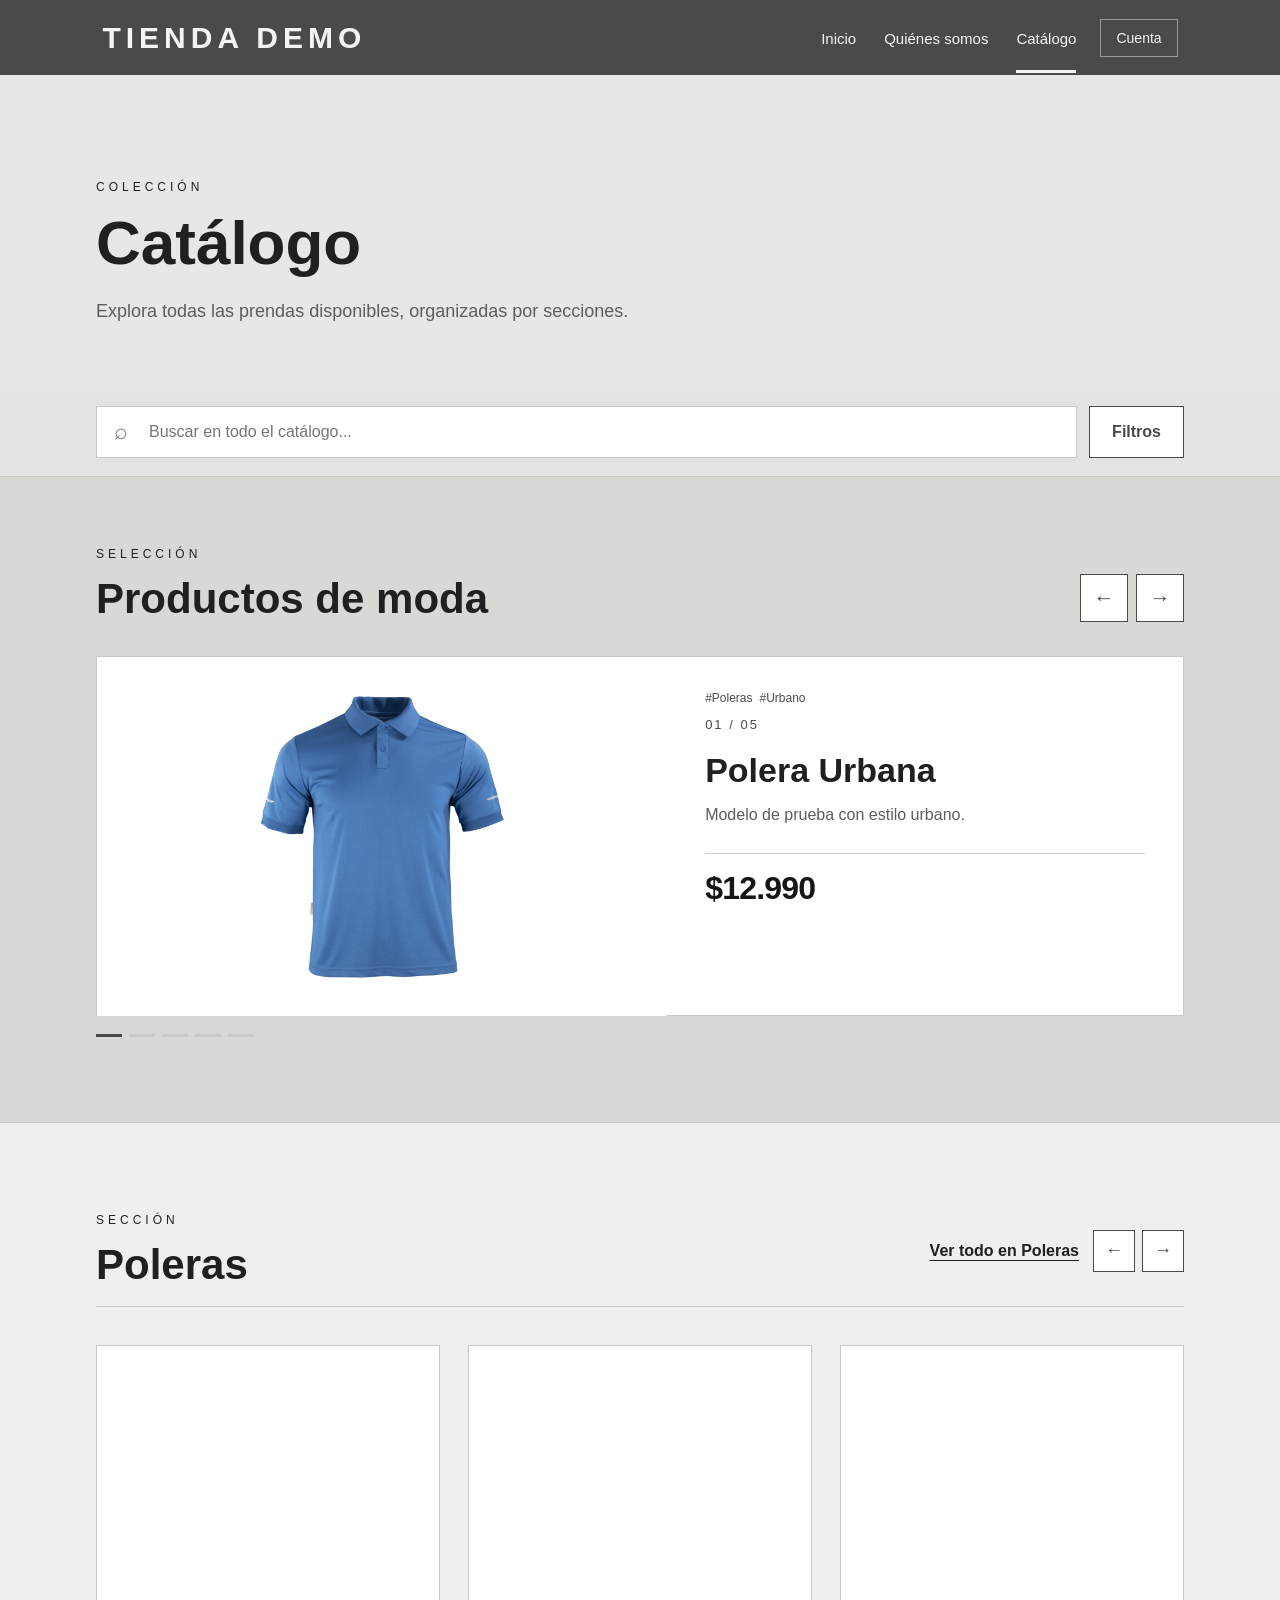
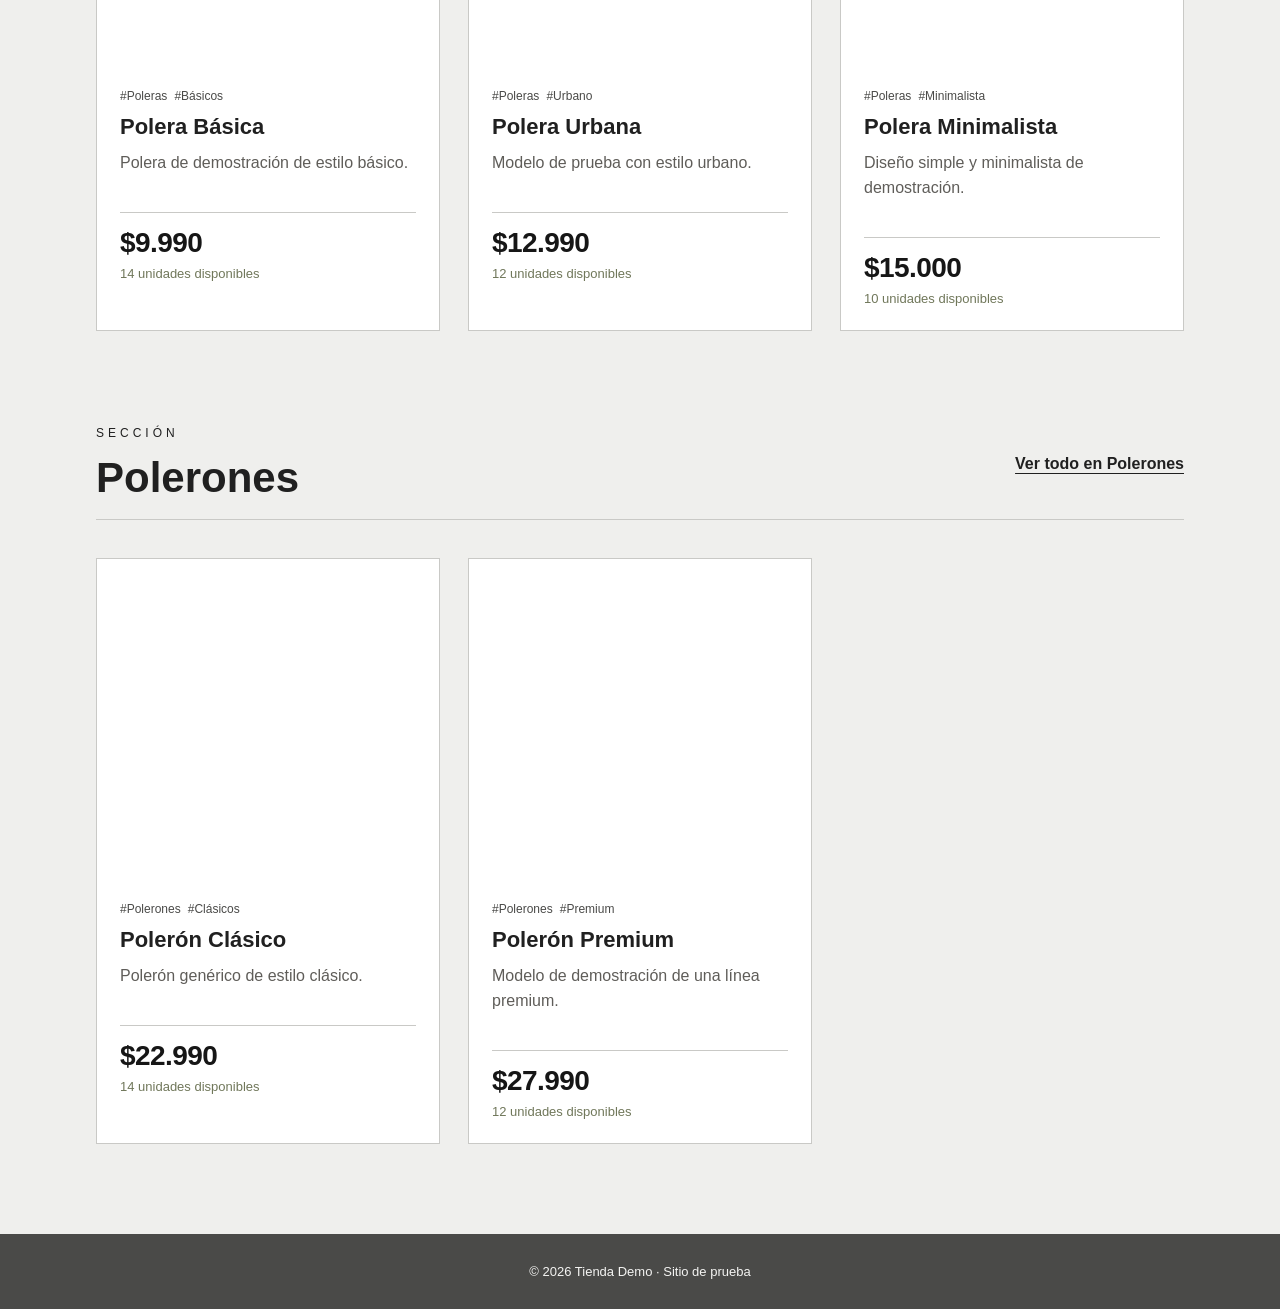
==== html/catalogo.html @ c6c9c7ad "Initial commit" ====
<!DOCTYPE html>
<html lang="es">
<head>
    <meta charset="UTF-8">
    <meta name="viewport" content="width=device-width, initial-scale=1.0">
    <title>Tienda Demo | Catálogo</title>
    <link rel="stylesheet" href="../css/styles.css?v=20260929-3">
</head>
<body>

    <header class="header">
        <a class="logo" href="../index.html">TIENDA DEMO</a>

        <div class="header-derecha">
            <nav class="nav" aria-label="Menú principal">
            <a href="../index.html">Inicio</a>
            <a href="quienes-somos.html">Quiénes somos</a>
            <a class="activo" href="catalogo.html">Catálogo</a>
        </nav>

            <a class="cuenta-link" href="cuenta.html">Cuenta</a>
        </div>
    </header>

    <main>
        <section class="pagina-encabezado catalogo-encabezado">
            <div class="contenedor">
                <p class="titulo-pequeno">COLECCIÓN</p>
                <h1>Catálogo</h1>
                <p class="texto-intro">
                    Explora todas las prendas disponibles, organizadas por secciones.
                </p>
            </div>
        </section>

        <section class="catalogo-control-sticky" id="catalogo-control">
            <div class="contenedor">
                <div class="catalogo-control-fila">
                    <div class="buscador-caja buscador-catalogo-grande">
                        <span class="buscador-icono" aria-hidden="true">⌕</span>

                        <input
                            id="buscador-catalogo"
                            type="search"
                            placeholder="Buscar en todo el catálogo..."
                            autocomplete="off"
                        >

                        <button
                            id="limpiar-busqueda"
                            class="limpiar-busqueda"
                            type="button"
                            aria-label="Limpiar búsqueda"
                            hidden
                        >
                            ×
                        </button>
                    </div>

                    <button
                        id="alternar-filtros-catalogo"
                        class="boton-filtros-catalogo"
                        type="button"
                        aria-expanded="false"
                        aria-controls="filtros-catalogo-panel"
                    >
                        Filtros
                    </button>
                </div>

                <p id="estado-busqueda" class="estado-busqueda"></p>

                <div id="filtros-catalogo-panel" class="filtros-catalogo-panel" hidden>
                    <div class="filtros-catalogo-grid">
                        <div class="filtro-bloque-catalogo">
                            <h3>Catálogo</h3>
                            <div id="filtros-categorias-catalogo" class="filtros-check-lista"></div>
                        </div>

                        <div class="filtro-bloque-catalogo">
                            <h3>Estilo</h3>
                            <div id="filtros-estilos-catalogo" class="filtros-check-lista"></div>
                        </div>

                        <div class="filtro-bloque-catalogo">
                            <h3>Disponibilidad</h3>

                            <label class="filtro-check">
                                <input id="solo-disponibles-catalogo" type="checkbox">
                                <span>Solo con stock</span>
                            </label>
                        </div>
                    </div>

                    <div class="filtros-catalogo-pie">
                        <button
                            id="limpiar-filtros-catalogo"
                            class="limpiar-filtros-catalogo"
                            type="button"
                        >
                            Limpiar filtros
                        </button>
                    </div>
                </div>
            </div>
        </section>

        <section id="resultados-busqueda" class="seccion-pagina resultados-busqueda" hidden>
            <div class="contenedor">
                <div class="resultados-cabecera">
                    <p class="titulo-pequeno">RESULTADOS</p>
                    <h2 id="titulo-resultados">Resultados de búsqueda</h2>
                </div>

                <div id="productos-busqueda" class="productos"></div>
            </div>
        </section>

        <section class="carrusel-moda" aria-label="Productos de moda">
            <div class="contenedor">
                <div class="carrusel-titulo">
                    <div>
                        <p class="titulo-pequeno">SELECCIÓN</p>
                        <h2>Productos de moda</h2>
                    </div>

                    <div class="carrusel-controles">
                        <button id="moda-anterior" class="carrusel-flecha" type="button" aria-label="Producto anterior">←</button>
                        <button id="moda-siguiente" class="carrusel-flecha" type="button" aria-label="Producto siguiente">→</button>
                    </div>
                </div>

                <div id="carrusel-moda-producto" class="carrusel-producto"></div>
                <div id="carrusel-indicadores" class="carrusel-indicadores" aria-hidden="true"></div>
            </div>
        </section>

        <section class="seccion-pagina catalogo-secciones">
            <div class="contenedor">
                <div id="catalogo-por-secciones"></div>
            </div>
        </section>
    </main>

    <footer>
        <p>© 2026 Tienda Demo · Sitio de prueba</p>
    </footer>

    <dialog id="modal-producto" class="modal-producto">
        <div class="detalle-barra">
            <button id="cerrar-modal" class="volver-producto" type="button" aria-label="Volver al catálogo">
                <span aria-hidden="true">←</span>
                Volver
            </button>
        </div>

        <div id="modal-contenido"></div>
    </dialog>

    <script src="../js/productos.js?v=20260929-2"></script>
    <script src="../js/script.js?v=20260929-2"></script>
</body>
</html>
---- css/styles.css ----
:root {
    --fondo: #F4F4F2;
    --blanco: #FFFFFF;
    --texto: #202020;
    --negro: #2A2A2A;
    --gris-claro: #E7E7E5;
    --gris-medio: #D8D8D5;
    --gris: #777774;
    --borde: #C9C9C6;
    --radio: 10px;

    /* Paleta neutra general */
    --rosa: #E7E7E5;
    --crema: #F4F4F2;
    --celeste: #D8D8D5;
    --gris-calido: #C9C9C6;
    --verde-salvia: #E1E1DE;
    --gris-oscuro: #4A4A48;
    --gris-suave: #EFEFED;
}

* {
    margin: 0;
    padding: 0;
    box-sizing: border-box;
}

html {
    scroll-behavior: smooth;
}

body {
    font-family: Arial, Helvetica, sans-serif;
    background: var(--fondo);
    color: var(--texto);
}

body.producto-abierto {
    overflow: hidden;
}

button,
input,
select,
textarea {
    font: inherit;
}

/* HEADER */
.header {
    min-height: 75px;
    display: flex;
    justify-content: space-between;
    align-items: center;
    gap: 30px;
    padding: 0 8%;
    background: var(--negro);
    color: white;
}

.logo {
    color: white;
    text-decoration: none;
    font-size: 30px;
    font-weight: 700;
    letter-spacing: 5px;
}

.nav {
    display: flex;
    gap: 28px;
    flex-wrap: wrap;
}

.nav a {
    color: white;
    text-decoration: none;
    font-size: 15px;
    padding: 27px 0 23px;
    border-bottom: 3px solid transparent;
}

.nav a:hover,
.nav a.activo {
    border-bottom-color: white;
}

/* COMUNES */
.contenedor {
    width: 85%;
    max-width: 1200px;
    margin: 0 auto;
}

.titulo-pequeno {
    font-size: 12px;
    letter-spacing: 4px;
    margin-bottom: 15px;
}

h1,
h2,
h3 {
    line-height: 1.1;
}

h2 {
    font-size: 42px;
    margin-bottom: 22px;
}

.texto-intro {
    max-width: 720px;
    font-size: 18px;
    line-height: 1.65;
    color: #454545;
}

.seccion-pagina {
    padding: 90px 0;
}

.fondo-blanco {
    background: white;
}

/* INICIO */
.hero {
    min-height: 620px;
    display: flex;
    align-items: center;
    padding: 70px 10%;
    background: var(--gris-claro);
}

.hero-inicio {
    min-height: 560px;
}

.hero-contenido {
    max-width: 760px;
}

.hero h1 {
    max-width: 780px;
    font-size: 66px;
    margin-bottom: 28px;
}

.descripcion {
    max-width: 650px;
    font-size: 19px;
    line-height: 1.7;
    margin-bottom: 32px;
}

.acciones-hero {
    display: flex;
    gap: 12px;
    flex-wrap: wrap;
}

.boton {
    display: inline-block;
    border: 1px solid var(--negro);
    background: var(--negro);
    color: white;
    text-decoration: none;
    padding: 14px 26px;
    cursor: pointer;
}

.boton:hover {
    background: #333;
}

.boton-secundario {
    background: transparent;
    color: var(--negro);
}

.boton-secundario:hover {
    color: white;
}

.historia-resumen {
    display: grid;
    gap: 55px;
}

.historia-intro {
    max-width: 720px;
}

.historia-columnas {
    display: grid;
    grid-template-columns: repeat(2, 1fr);
    gap: 28px;
}

.historia-bloque {
    padding-top: 26px;
    border-top: 1px solid var(--negro);
}

.numero-bloque {
    display: inline-block;
    margin-bottom: 30px;
    color: var(--gris);
    font-size: 13px;
}

.historia-bloque h3 {
    font-size: 26px;
    margin-bottom: 14px;
}

.historia-bloque p {
    max-width: 500px;
    line-height: 1.75;
    color: #4e4e4e;
}

.enlace-texto {
    width: fit-content;
    color: var(--texto);
    text-decoration: none;
    font-weight: 700;
}

.enlace-texto:hover {
    text-decoration: underline;
}

.manifiesto {
    background: var(--negro);
    color: white;
    padding: 85px 0;
}

.manifiesto-frase {
    max-width: 900px;
    font-size: clamp(34px, 5vw, 66px);
    line-height: 1.08;
}

/* CABECERAS */
.pagina-encabezado {
    padding: 105px 0 85px;
    background: var(--gris-claro);
}

.pagina-encabezado h1 {
    font-size: 62px;
    margin-bottom: 20px;
}

.catalogo-encabezado {
    padding-bottom: 65px;
}

.pagina-moda {
    background: #e2dfd6;
}

/* QUIENES SOMOS */
.contenido-texto {
    max-width: 900px;
}

.contenido-texto p {
    font-size: 18px;
    line-height: 1.8;
    margin-bottom: 20px;
}

.valores-grid {
    display: grid;
    grid-template-columns: repeat(4, 1fr);
    gap: 20px;
    margin-top: 40px;
}

.valor-card {
    background: white;
    padding: 28px;
    border: 1px solid var(--borde);
}

.valor-card h3 {
    font-size: 22px;
    margin-bottom: 12px;
}

.valor-card p {
    line-height: 1.6;
    color: #555;
}

/* CARRUSEL MODA */
.carrusel-moda {
    padding: 70px 0 85px;
    background: #eceae3;
    border-bottom: 1px solid var(--borde);
}

.carrusel-titulo {
    display: flex;
    align-items: end;
    justify-content: space-between;
    gap: 30px;
    margin-bottom: 34px;
}

.carrusel-titulo h2 {
    margin-bottom: 0;
}

.carrusel-controles {
    display: flex;
    gap: 8px;
}

.carrusel-flecha {
    width: 48px;
    height: 48px;
    border: 1px solid var(--negro);
    background: transparent;
    cursor: pointer;
    font-size: 21px;
}

.carrusel-flecha:hover {
    background: var(--negro);
    color: white;
}

.carrusel-producto {
    overflow: hidden;
}

.slide-moda {
    display: grid;
    grid-template-columns: 1.35fr 1fr;
    min-height: 390px;
    background: white;
    border: 1px solid var(--borde);
}

.slide-moda-imagen {
    min-height: 390px;
    background: var(--gris-medio);
}

.slide-moda-imagen img,
.slide-moda-imagen .imagen-placeholder {
    width: 100%;
    height: 100%;
    min-height: 390px;
    object-fit: cover;
}

.slide-moda-info {
    padding: 48px;
    display: flex;
    flex-direction: column;
    justify-content: center;
}

.slide-moda-info h3 {
    font-size: 38px;
    margin-bottom: 16px;
}

.slide-moda-info > p:not(.precio):not(.slide-contador) {
    line-height: 1.7;
    color: #555;
    margin-bottom: 22px;
}

.slide-contador {
    margin-bottom: 20px;
    color: var(--gris);
    font-size: 13px;
    letter-spacing: 2px;
}

.boton-slide {
    width: fit-content;
    min-width: 170px;
}

.carrusel-indicadores {
    display: flex;
    gap: 7px;
    margin-top: 18px;
}

.carrusel-indicadores span {
    width: 26px;
    height: 3px;
    background: #c2bfb6;
}

.carrusel-indicadores span.activo {
    background: var(--negro);
}

/* CATÁLOGO POR SECCIONES */
.catalogo-secciones {
    background: var(--fondo);
}

.catalogo-grupo + .catalogo-grupo {
    margin-top: 95px;
}

.catalogo-grupo-cabecera {
    display: flex;
    align-items: end;
    justify-content: space-between;
    gap: 20px;
    padding-bottom: 18px;
    border-bottom: 1px solid #bdb9ae;
}

.catalogo-grupo-cabecera h2 {
    margin-bottom: 0;
}

.cantidad-productos {
    color: var(--gris);
    font-size: 14px;
}

/* PRODUCTOS */
.productos {
    display: grid;
    grid-template-columns: repeat(3, 1fr);
    gap: 28px;
    margin-top: 38px;
}

.producto {
    min-width: 0;
    background: white;
    border: 1px solid var(--borde);
    display: flex;
    flex-direction: column;
}

.imagen-producto {
    height: 320px;
    display: flex;
    align-items: center;
    justify-content: center;
    background: var(--gris-medio);
    color: var(--gris);
    overflow: hidden;
}

.imagen-producto img {
    width: 100%;
    height: 100%;
    object-fit: cover;
}

.imagen-placeholder {
    display: flex;
    justify-content: center;
    align-items: center;
    color: var(--gris);
    background: var(--gris-medio);
}

.producto-info {
    padding: 23px;
    display: flex;
    flex-direction: column;
    flex: 1;
}

.etiquetas-producto {
    display: flex;
    flex-wrap: wrap;
    gap: 7px;
    margin-bottom: 12px;
}

.etiquetas-producto span {
    font-size: 12px;
    color: var(--gris);
}

.producto h3 {
    font-size: 22px;
    margin-bottom: 12px;
}

.descripcion-producto {
    line-height: 1.55;
    color: #555;
    margin-bottom: 18px;
}

.precio {
    font-size: 21px;
    font-weight: 700;
    margin-top: auto;
}

.stock {
    font-size: 13px;
    margin-top: 8px;
}

.stock.disponible {
    color: #3e6635;
}

.stock.agotado {
    color: #8b2c2c;
}

.boton-producto {
    width: 100%;
    margin-top: 18px;
    padding: 12px;
    border: none;
    background: var(--negro);
    color: white;
    cursor: pointer;
}

.boton-producto:hover {
    background: #333;
}

.mensaje-vacio {
    padding: 30px;
    background: white;
}

/* DETALLE A PANTALLA COMPLETA */
.modal-producto {
    width: 100vw;
    max-width: none;
    height: 100dvh;
    max-height: none;
    margin: 0;
    padding: 0;
    border: none;
    background: white;
    overflow-y: auto;
}

.modal-producto::backdrop {
    background: white;
}

.detalle-barra {
    position: sticky;
    top: 0;
    z-index: 20;
    display: flex;
    align-items: center;
    min-height: 72px;
    padding: 0 6%;
    background: rgba(255, 255, 255, 0.96);
    border-bottom: 1px solid var(--borde);
    backdrop-filter: blur(10px);
}

.volver-producto {
    display: inline-flex;
    align-items: center;
    gap: 10px;
    border: none;
    background: transparent;
    cursor: pointer;
    font-weight: 700;
    font-size: 15px;
}

.volver-producto span {
    font-size: 24px;
}

.detalle-producto-pantalla {
    display: grid;
    grid-template-columns: minmax(0, 1.05fr) minmax(420px, 0.95fr);
    min-height: calc(100dvh - 72px);
}

.detalle-imagen {
    min-height: calc(100dvh - 72px);
    background: var(--gris-medio);
}

.detalle-imagen img,
.detalle-imagen .imagen-placeholder {
    width: 100%;
    height: 100%;
    min-height: calc(100dvh - 72px);
    object-fit: cover;
}

.detalle-informacion {
    padding: 60px clamp(35px, 5vw, 80px) 90px;
}

.detalle-informacion > h1 {
    font-size: clamp(42px, 5vw, 68px);
    margin-bottom: 16px;
}

.precio-modal {
    font-size: 28px;
    font-weight: 700;
    margin-bottom: 24px;
}

.descripcion-completa {
    max-width: 640px;
    line-height: 1.75;
    font-size: 18px;
}

.separador {
    height: 1px;
    background: var(--borde);
    margin: 38px 0;
}

/* SOLICITUD DE PRENDA */
.bloque-solicitud h2,
.seccion-resenas h2 {
    font-size: 30px;
    margin-bottom: 10px;
}

.texto-ayuda {
    color: #555;
    line-height: 1.6;
    margin-bottom: 20px;
}

.tallas-selector {
    display: grid;
    grid-template-columns: repeat(2, 1fr);
    gap: 10px;
}

.talla-selector {
    min-height: 62px;
    padding: 12px 14px;
    border: 1px solid var(--borde);
    background: white;
    display: flex;
    justify-content: space-between;
    align-items: center;
    gap: 15px;
    cursor: pointer;
}

.talla-selector:hover:not(:disabled),
.talla-selector.seleccionada {
    border-color: var(--negro);
    background: var(--negro);
    color: white;
}

.talla-selector.agotada {
    opacity: 0.4;
    cursor: not-allowed;
}

.cantidad-solicitud {
    margin-top: 20px;
    display: flex;
    align-items: center;
    gap: 18px;
}

.cantidad-solicitud input {
    width: 90px;
    padding: 10px 12px;
    border: 1px solid #bbb;
}

.stock-modal {
    margin-top: 16px;
    color: #555;
}

.boton-solicitud {
    width: 100%;
    margin-top: 22px;
    padding: 15px;
    border: none;
    background: var(--negro);
    color: white;
    font-weight: 700;
    cursor: pointer;
}

.boton-solicitud:disabled {
    opacity: 0.45;
    cursor: not-allowed;
}

.mensaje-solicitud {
    margin-top: 14px;
    line-height: 1.55;
}

.mensaje-solicitud.error {
    color: #8b2c2c;
}

.mensaje-solicitud.exito {
    padding: 14px;
    background: #f1f0ea;
}

/* RESEÑAS */
.lista-resenas {
    display: grid;
    gap: 12px;
    margin: 22px 0 30px;
}

.resena {
    background: var(--fondo);
    padding: 16px;
}

.resena-cabecera {
    display: flex;
    justify-content: space-between;
    gap: 15px;
    margin-bottom: 8px;
}

.estrellas {
    display: block;
    font-size: 13px;
    margin-top: 3px;
}

.resena p {
    line-height: 1.5;
    margin-bottom: 7px;
}

.resena small,
.sin-resenas {
    color: var(--gris);
}

.form-resena {
    display: grid;
    gap: 9px;
}

.form-resena h3 {
    font-size: 22px;
    margin-bottom: 8px;
}

.form-resena input,
.form-resena select,
.form-resena textarea {
    width: 100%;
    padding: 11px;
    border: 1px solid #bbb;
    background: white;
}

.form-resena textarea {
    min-height: 110px;
    resize: vertical;
}

.boton-guardar-resena {
    margin-top: 6px;
    padding: 12px;
    border: none;
    background: var(--negro);
    color: white;
    cursor: pointer;
}

/* FOOTER */
footer {
    padding: 30px;
    text-align: center;
    background: var(--negro);
    color: #aaa;
    font-size: 13px;
}

/* TABLET */
@media (max-width: 950px) {
    .productos {
        grid-template-columns: repeat(2, 1fr);
    }

    .valores-grid {
        grid-template-columns: repeat(2, 1fr);
    }

    .slide-moda {
        grid-template-columns: 1fr;
    }

    .slide-moda-imagen,
    .slide-moda-imagen img,
    .slide-moda-imagen .imagen-placeholder {
        min-height: 330px;
    }

    .detalle-producto-pantalla {
        grid-template-columns: 1fr;
    }

    .detalle-imagen,
    .detalle-imagen img,
    .detalle-imagen .imagen-placeholder {
        min-height: 55vh;
        height: 55vh;
    }
}

/* CELULAR */
@media (max-width: 700px) {
    .header {
        padding: 18px 6%;
        flex-direction: column;
        align-items: flex-start;
    }

    .nav {
        gap: 15px;
    }

    .nav a {
        padding: 5px 0;
        font-size: 13px;
    }

    .hero {
        min-height: 500px;
        padding: 60px 7%;
    }

    .hero h1,
    .pagina-encabezado h1 {
        font-size: 42px;
    }

    h2 {
        font-size: 32px;
    }

    .historia-columnas,
    .productos,
    .valores-grid,
    .tallas-selector {
        grid-template-columns: 1fr;
    }

    .carrusel-titulo,
    .catalogo-grupo-cabecera {
        align-items: flex-start;
        flex-direction: column;
    }

    .slide-moda-info {
        padding: 30px 24px;
    }

    .slide-moda-info h3 {
        font-size: 32px;
    }

    .detalle-barra {
        padding: 0 5%;
    }

    .detalle-informacion {
        padding: 35px 24px 70px;
    }

    .detalle-informacion > h1 {
        font-size: 40px;
    }
}


/* =====================================================
   CATÁLOGO V2
   Buscador + carruseles por categoría
===================================================== */

[hidden] {
    display: none !important;
}

.catalogo-busqueda {
    padding: 42px 0;
    background: white;
    border-bottom: 1px solid var(--borde);
}

.buscador-label {
    display: block;
    margin-bottom: 12px;
    font-size: 13px;
    font-weight: 700;
    letter-spacing: 0.04em;
}

.buscador-caja {
    position: relative;
    display: flex;
    align-items: center;
    width: min(760px, 100%);
}

.buscador-icono {
    position: absolute;
    left: 18px;
    color: var(--gris);
    font-size: 23px;
    pointer-events: none;
}

#buscador-catalogo {
    width: 100%;
    min-height: 54px;
    padding: 0 52px 0 52px;
    border: 1px solid #aaa79f;
    background: #fafafa;
    outline: none;
    font-size: 16px;
}

#buscador-catalogo:focus {
    border-color: var(--negro);
    background: white;
}

.limpiar-busqueda {
    position: absolute;
    right: 10px;
    width: 36px;
    height: 36px;
    border: none;
    background: transparent;
    cursor: pointer;
    font-size: 23px;
}

.estado-busqueda {
    min-height: 20px;
    margin-top: 10px;
    color: var(--gris);
    font-size: 13px;
}

.resultados-busqueda {
    background: var(--fondo);
}

.resultados-cabecera h2 {
    margin-bottom: 0;
}

.catalogo-grupo-cabecera {
    align-items: center;
}

.catalogo-grupo-acciones {
    display: flex;
    align-items: center;
    gap: 14px;
    flex-wrap: wrap;
    justify-content: flex-end;
}

.ver-todo-seccion {
    border: none;
    background: transparent;
    cursor: pointer;
    text-decoration: underline;
    text-underline-offset: 4px;
    font-weight: 700;
}

.controles-seccion {
    display: flex;
    gap: 7px;
}

.seccion-flecha {
    width: 42px;
    height: 42px;
    border: 1px solid var(--negro);
    background: white;
    cursor: pointer;
    font-size: 18px;
}

.seccion-flecha:hover {
    background: var(--negro);
    color: white;
}

.productos-seccion .producto {
    animation: entrada-producto 0.35s ease;
}

@keyframes entrada-producto {
    from {
        opacity: 0;
        transform: translateX(12px);
    }

    to {
        opacity: 1;
        transform: translateX(0);
    }
}

@media (max-width: 700px) {
    .catalogo-busqueda {
        padding: 28px 0;
    }

    .catalogo-grupo-acciones {
        width: 100%;
        justify-content: space-between;
    }

    .productos-seccion {
        grid-template-columns: 1fr;
    }
}


/* =====================================================
   PÁGINA DE CATEGORÍA
===================================================== */

.categoria-barra-sticky {
    position: sticky;
    top: 0;
    z-index: 35;
    padding: 14px 0;
    background: rgba(255, 255, 255, 0.96);
    border-bottom: 1px solid var(--borde);
    backdrop-filter: blur(10px);
}

.categoria-barra-contenido {
    display: grid;
    grid-template-columns: auto minmax(220px, 1fr) auto;
    align-items: center;
    gap: 18px;
}

.categoria-volver {
    color: var(--texto);
    text-decoration: none;
    font-weight: 700;
    white-space: nowrap;
}

.categoria-buscador {
    position: relative;
    width: 100%;
}

.categoria-buscador .buscador-icono {
    top: 50%;
    transform: translateY(-50%);
}

#buscador-categoria {
    width: 100%;
    min-height: 48px;
    padding: 0 50px 0 50px;
    border: 1px solid #aaa79f;
    background: #fafafa;
    outline: none;
}

#buscador-categoria:focus {
    border-color: var(--negro);
    background: white;
}

.boton-alternar-filtros {
    min-height: 46px;
    padding: 0 17px;
    border: 1px solid var(--negro);
    background: white;
    cursor: pointer;
    white-space: nowrap;
}

.boton-alternar-filtros:hover {
    background: var(--negro);
    color: white;
}

.categoria-cabecera {
    padding: 58px 0 34px;
    background: #eceae3;
    border-bottom: 1px solid var(--borde);
}

.categoria-miga {
    margin-bottom: 28px;
    color: var(--gris);
    font-size: 13px;
}

.categoria-titulo-fila {
    display: flex;
    align-items: end;
    justify-content: space-between;
    gap: 30px;
}

.categoria-titulo-fila h1 {
    font-size: clamp(44px, 6vw, 72px);
}

.cantidad-resultados {
    color: var(--gris);
    white-space: nowrap;
}

.categoria-contenido {
    padding: 42px 0 90px;
}

.categoria-layout {
    display: grid;
    grid-template-columns: 260px minmax(0, 1fr);
    gap: 42px;
    align-items: start;
    transition: grid-template-columns 0.25s ease;
}

.panel-filtros {
    position: sticky;
    top: 92px;
    align-self: start;
    overflow: hidden;
    opacity: 1;
    transition:
        opacity 0.2s ease,
        transform 0.25s ease;
}

.pagina-categoria.filtros-ocultos .categoria-layout {
    grid-template-columns: 0 minmax(0, 1fr);
}

.pagina-categoria.filtros-ocultos .panel-filtros {
    opacity: 0;
    pointer-events: none;
    transform: translateX(-18px);
}

.filtro-bloque {
    padding: 22px 0;
    border-bottom: 1px solid var(--borde);
}

.filtro-bloque:first-child {
    padding-top: 0;
}

.filtro-bloque h2 {
    margin-bottom: 16px;
    font-size: 18px;
}

.filtro-categorias {
    display: grid;
    gap: 4px;
}

.filtro-categoria-link {
    display: flex;
    justify-content: space-between;
    padding: 9px 10px;
    color: #444;
    text-decoration: none;
}

.filtro-categoria-link:hover,
.filtro-categoria-link.activa {
    background: #e8e5dc;
    color: var(--negro);
    font-weight: 700;
}

.filtro-estilos {
    display: grid;
    gap: 4px;
}

.filtro-check {
    display: flex;
    align-items: center;
    gap: 10px;
    min-height: 38px;
    cursor: pointer;
}

.filtro-check input {
    width: 17px;
    height: 17px;
    accent-color: var(--negro);
}

.filtro-vacio {
    color: var(--gris);
    font-size: 13px;
    line-height: 1.5;
}

.categoria-resultados {
    min-width: 0;
}

.productos-categoria {
    grid-template-columns: repeat(3, minmax(0, 1fr));
    margin-top: 0;
}

.ver-todo-seccion {
    color: var(--texto);
}

@media (min-width: 1200px) {
    .productos-categoria {
        grid-template-columns: repeat(3, minmax(0, 1fr));
    }

    .pagina-categoria .contenedor {
        width: 92%;
        max-width: 1450px;
    }

    .categoria-layout {
        grid-template-columns: 230px minmax(0, 1fr);
        gap: 34px;
    }
}

@media (max-width: 950px) {
    .categoria-layout {
        grid-template-columns: 220px minmax(0, 1fr);
        gap: 24px;
    }

    .productos-categoria {
        grid-template-columns: repeat(2, minmax(0, 1fr));
    }
}

@media (max-width: 700px) {
    .categoria-barra-contenido {
        grid-template-columns: auto 1fr;
    }

    .categoria-volver {
        grid-column: 1 / 2;
    }

    .boton-alternar-filtros {
        grid-column: 2 / 3;
        justify-self: end;
    }

    .categoria-buscador {
        grid-column: 1 / -1;
        grid-row: 2;
    }

    .categoria-titulo-fila {
        align-items: flex-start;
        flex-direction: column;
    }

    .categoria-layout,
    .pagina-categoria.filtros-ocultos .categoria-layout {
        grid-template-columns: 1fr;
    }

    .panel-filtros {
        position: static;
        top: auto;
        padding: 18px;
        background: white;
        border: 1px solid var(--borde);
    }

    .pagina-categoria.filtros-ocultos .panel-filtros {
        display: none;
    }

    .productos-categoria {
        grid-template-columns: 1fr;
    }
}


/* =====================================================
   FICHA DE PRODUCTO V2
   Imagen limitada + información lateral + opiniones abajo
===================================================== */

.detalle-producto-pantalla {
    display: block;
    min-height: calc(100dvh - 72px);
}

.detalle-principal {
    width: min(1180px, 90%);
    margin: 0 auto;
    display: grid;
    grid-template-columns: minmax(0, 560px) minmax(360px, 1fr);
    gap: 58px;
    align-items: start;
    padding: 44px 0 62px;
}

.galeria-producto {
    min-width: 0;
}

.galeria-principal {
    position: relative;
    width: 100%;
    aspect-ratio: 4 / 5;
    max-height: 620px;
    overflow: hidden;
    display: flex;
    align-items: center;
    justify-content: center;
    background: #f0eee8;
    border: 1px solid var(--borde);
}

.galeria-principal img {
    width: 100%;
    height: 100%;
    object-fit: contain;
    display: block;
}

.galeria-principal .imagen-placeholder {
    width: 100%;
    height: 100%;
    min-height: 0;
}

.galeria-flecha {
    position: absolute;
    top: 50%;
    transform: translateY(-50%);
    width: 44px;
    height: 44px;
    border: 1px solid rgba(17, 17, 17, 0.2);
    border-radius: 50%;
    background: rgba(255, 255, 255, 0.9);
    cursor: pointer;
    font-size: 19px;
}

.galeria-flecha:hover {
    background: var(--negro);
    color: white;
}

.galeria-anterior {
    left: 14px;
}

.galeria-siguiente {
    right: 14px;
}

.galeria-miniaturas {
    display: flex;
    gap: 10px;
    margin-top: 12px;
    overflow-x: auto;
    padding-bottom: 4px;
}

.miniatura-producto {
    flex: 0 0 78px;
    width: 78px;
    height: 92px;
    padding: 0;
    border: 1px solid var(--borde);
    background: white;
    cursor: pointer;
    overflow: hidden;
}

.miniatura-producto img {
    width: 100%;
    height: 100%;
    object-fit: cover;
}

.miniatura-producto.activa {
    border: 2px solid var(--negro);
}

.detalle-principal .detalle-informacion {
    padding: 8px 0 0;
}

.detalle-principal .detalle-informacion > h1 {
    font-size: clamp(38px, 4vw, 56px);
}

.detalle-principal .descripcion-completa {
    max-width: 560px;
}

.detalle-resenas {
    width: min(980px, 90%);
    margin: 0 auto;
    padding: 54px 0 90px;
    border-top: 1px solid var(--borde);
}

.detalle-resenas .cabecera-resenas {
    margin-bottom: 24px;
}

.detalle-resenas .form-resena {
    max-width: 760px;
}

@media (max-width: 950px) {
    .detalle-principal {
        width: min(760px, 90%);
        grid-template-columns: 1fr;
        gap: 34px;
    }

    .galeria-principal {
        max-height: 680px;
    }

    .detalle-principal .detalle-informacion {
        padding: 0;
    }
}

@media (max-width: 700px) {
    .detalle-principal {
        width: 92%;
        padding-top: 24px;
    }

    .galeria-principal {
        max-height: none;
    }

    .galeria-flecha {
        width: 40px;
        height: 40px;
    }

    .detalle-resenas {
        width: 92%;
        padding-top: 38px;
    }

    .miniatura-producto {
        flex-basis: 66px;
        width: 66px;
        height: 78px;
    }
}


/* =====================================================
   CATÁLOGO V3 - BÚSQUEDA STICKY Y FILTROS GLOBALES
===================================================== */

.catalogo-control-sticky {
    position: sticky;
    top: 0;
    z-index: 45;
    padding: 14px 0 10px;
    background: rgba(255, 255, 255, 0.97);
    border-bottom: 1px solid var(--borde);
    backdrop-filter: blur(12px);
}

.catalogo-control-fila {
    display: grid;
    grid-template-columns: minmax(0, 1fr) auto;
    gap: 12px;
    align-items: center;
}

.catalogo-control-fila .buscador-caja {
    width: 100%;
    max-width: none;
}

.buscador-catalogo-grande {
    min-width: 0;
}

#buscador-catalogo {
    min-height: 52px;
    background: white;
}

.boton-filtros-catalogo {
    min-height: 52px;
    padding: 0 22px;
    border: 1px solid var(--negro);
    background: white;
    color: var(--texto);
    cursor: pointer;
    font-weight: 700;
    white-space: nowrap;
}

.boton-filtros-catalogo:hover,
.boton-filtros-catalogo[aria-expanded="true"] {
    background: var(--negro);
    color: white;
}

.catalogo-control-sticky .estado-busqueda {
    margin: 8px 0 0;
    min-height: 0;
}

.filtros-catalogo-panel {
    max-height: min(52vh, 460px);
    overflow-y: auto;
    margin-top: 12px;
    padding: 18px 4px 8px;
    border-top: 1px solid var(--borde);
}

.filtros-catalogo-grid {
    display: grid;
    grid-template-columns: repeat(3, minmax(0, 1fr));
    gap: 28px;
}

.filtro-bloque-catalogo h3 {
    margin-bottom: 12px;
    font-size: 16px;
}

.filtros-check-lista {
    display: grid;
    gap: 3px;
}

.filtros-catalogo-pie {
    display: flex;
    justify-content: flex-end;
    margin-top: 16px;
    padding-top: 14px;
    border-top: 1px solid var(--borde);
}

.limpiar-filtros-catalogo {
    border: none;
    background: transparent;
    cursor: pointer;
    font-weight: 700;
    text-decoration: underline;
    text-underline-offset: 4px;
}

.resultados-busqueda {
    min-height: 420px;
}

@media (max-width: 700px) {
    .catalogo-control-sticky {
        padding: 10px 0 8px;
    }

    .catalogo-control-fila {
        grid-template-columns: minmax(0, 1fr) auto;
        gap: 8px;
    }

    #buscador-catalogo {
        min-height: 48px;
        padding-left: 44px;
        padding-right: 42px;
        font-size: 15px;
    }

    .catalogo-control-fila .buscador-icono {
        left: 14px;
        font-size: 20px;
    }

    .boton-filtros-catalogo {
        min-height: 48px;
        padding: 0 13px;
        font-size: 13px;
    }

    .filtros-catalogo-panel {
        max-height: 58vh;
        margin-top: 8px;
        padding-top: 12px;
    }

    .filtros-catalogo-grid {
        grid-template-columns: 1fr;
        gap: 18px;
    }

    .filtro-bloque-catalogo {
        padding-bottom: 14px;
        border-bottom: 1px solid var(--borde);
    }

    .filtros-catalogo-pie {
        justify-content: flex-start;
    }

    .resultados-busqueda {
        padding-top: 52px;
    }
}

@media (max-width: 430px) {
    .catalogo-control-fila {
        grid-template-columns: 1fr;
    }

    .boton-filtros-catalogo {
        width: 100%;
    }
}


/* =====================================================
   CARRUSEL DE SECCIONES EN MÓVIL
===================================================== */

@media (max-width: 700px) {
    .catalogo-grupo {
        overflow: hidden;
    }

    .catalogo-grupo-cabecera {
        gap: 16px;
    }

    .catalogo-grupo-acciones {
        display: flex;
        align-items: center;
        justify-content: space-between;
        gap: 12px;
    }

    .productos-seccion {
        display: grid;
        grid-template-columns: minmax(0, 1fr);
        gap: 0;
        width: 100%;
        margin-top: 24px;
    }

    .productos-seccion .producto {
        width: 100%;
        max-width: 100%;
        margin: 0;
    }

    .productos-seccion .imagen-producto {
        height: auto;
        aspect-ratio: 4 / 5;
    }

    .productos-seccion .imagen-producto img {
        object-fit: contain;
        background: white;
    }

    .controles-seccion {
        flex-shrink: 0;
    }

    .seccion-flecha {
        width: 46px;
        height: 46px;
    }
}


/* =====================================================
   CATEGORÍA V2 - FILTROS STICKY RESPONSIVOS
===================================================== */

.host-filtros-movil {
    display: none;
}

.ancla-filtros-desktop {
    min-width: 0;
}

.panel-filtros {
    max-height: calc(100vh - 110px);
    overflow-y: auto;
    padding-right: 6px;
}

@media (min-width: 701px) {
    .host-filtros-movil {
        display: none !important;
    }

    .ancla-filtros-desktop {
        display: block;
    }

    .pagina-categoria.filtros-ocultos .ancla-filtros-desktop {
        overflow: hidden;
    }
}

@media (max-width: 700px) {
    .categoria-barra-sticky {
        position: sticky;
        top: 0;
        z-index: 60;
        padding: 10px 0 8px;
        background: rgba(255, 255, 255, 0.98);
        backdrop-filter: blur(12px);
    }

    .categoria-barra-contenido {
        grid-template-columns: minmax(0, 1fr) auto;
        gap: 10px;
    }

    .categoria-volver {
        grid-column: 1 / 2;
        grid-row: 1;
        align-self: center;
    }

    .boton-alternar-filtros {
        grid-column: 2 / 3;
        grid-row: 1;
        justify-self: end;
        min-height: 44px;
        padding: 0 14px;
        font-size: 14px;
    }

    .categoria-buscador {
        grid-column: 1 / -1;
        grid-row: 2;
    }

    #buscador-categoria {
        min-height: 48px;
        padding-left: 44px;
        padding-right: 42px;
        font-size: 15px;
    }

    .categoria-buscador .buscador-icono {
        left: 14px;
        font-size: 20px;
    }

    .host-filtros-movil {
        display: block;
    }

    .ancla-filtros-desktop {
        display: none;
    }

    .host-filtros-movil .panel-filtros {
        position: static;
        top: auto;
        max-height: min(55vh, 520px);
        overflow-y: auto;
        margin: 10px 0 2px;
        padding: 16px;
        background: white;
        border: 1px solid var(--borde);
        opacity: 1;
        transform: none;
        pointer-events: auto;
    }

    .pagina-categoria.filtros-ocultos .host-filtros-movil .panel-filtros {
        display: none;
    }

    .categoria-layout,
    .pagina-categoria.filtros-ocultos .categoria-layout {
        grid-template-columns: 1fr;
    }

    .categoria-contenido {
        padding-top: 28px;
    }

    .productos-categoria {
        grid-template-columns: 1fr;
    }
}


/* =====================================================
   PALETA GENERAL NEUTRA DEL PROTOTIPO
   Grises cálidos y fríos de bajo contraste cromático
===================================================== */

body {
    background: var(--crema);
    color: var(--texto);
}

.header {
    background: var(--gris-oscuro);
    color: var(--crema);
}

.logo,
.nav a {
    color: var(--crema);
}

.nav a:hover,
.nav a.activo {
    border-bottom-color: var(--crema);
}

.hero,
.pagina-encabezado {
    background: var(--rosa);
}

.pagina-moda,
.categoria-cabecera {
    background: var(--verde-salvia);
}

.fondo-blanco,
.valor-card,
.producto,
.slide-moda,
.mensaje-vacio,
.resena,
.form-resena input,
.form-resena select,
.form-resena textarea,
.talla-selector {
    background: #ffffff;
}

.manifiesto,
footer {
    background: var(--gris-oscuro);
    color: var(--crema);
}

footer {
    color: var(--crema);
}

.carrusel-moda {
    background: var(--celeste);
}

.catalogo-secciones,
.resultados-busqueda,
.categoria-contenido {
    background: var(--gris-suave);
}

.boton,
.boton-producto,
.boton-solicitud,
.boton-guardar-resena {
    background: var(--gris-oscuro);
    color: var(--crema);
    border-color: var(--gris-oscuro);
}

.boton:hover,
.boton-producto:hover,
.boton-solicitud:hover:not(:disabled),
.boton-guardar-resena:hover {
    background: var(--celeste);
    color: var(--texto);
    border-color: var(--celeste);
}

.boton-secundario {
    background: transparent;
    color: var(--gris-oscuro);
    border-color: var(--gris-oscuro);
}

.boton-secundario:hover {
    background: var(--verde-salvia);
    color: var(--texto);
    border-color: var(--verde-salvia);
}

.carrusel-flecha,
.seccion-flecha,
.boton-alternar-filtros,
.boton-filtros-catalogo {
    border-color: var(--gris-oscuro);
    background: #ffffff;
    color: var(--gris-oscuro);
}

.carrusel-flecha:hover,
.seccion-flecha:hover,
.boton-alternar-filtros:hover,
.boton-filtros-catalogo:hover,
.boton-filtros-catalogo[aria-expanded="true"] {
    background: var(--gris-oscuro);
    color: var(--crema);
}

.catalogo-control-sticky,
.categoria-barra-sticky,
.detalle-barra {
    background: rgba(227, 227, 227, 0.97);
    border-bottom-color: var(--gris-calido);
}

#buscador-catalogo,
#buscador-categoria {
    background: #ffffff;
    border-color: var(--gris-calido);
    color: var(--texto);
}

#buscador-catalogo:focus,
#buscador-categoria:focus {
    border-color: var(--gris-oscuro);
    background: #ffffff;
}

.filtros-catalogo-panel,
.host-filtros-movil .panel-filtros {
    background: var(--gris-suave);
}

.filtro-categoria-link:hover,
.filtro-categoria-link.activa {
    background: var(--verde-salvia);
    color: var(--texto);
}

.filtro-check input {
    accent-color: var(--gris-oscuro);
}

.catalogo-grupo-cabecera,
.filtro-bloque,
.filtro-bloque-catalogo,
.filtros-catalogo-pie,
.detalle-resenas,
.separador {
    border-color: var(--gris-calido);
}

.imagen-producto,
.imagen-placeholder,
.slide-moda-imagen,
.galeria-principal {
    background: #ffffff;
}

.etiquetas-producto span,
.slide-contador,
.numero-bloque,
.categoria-miga,
.cantidad-resultados,
.estado-busqueda,
.sin-resenas,
.resena small {
    color: var(--gris-oscuro);
}

.descripcion-producto,
.slide-moda-info > p:not(.precio):not(.slide-contador),
.texto-intro,
.texto-ayuda,
.descripcion-completa,
.historia-bloque p,
.valor-card p {
    color: #5F5D59;
}

.stock.disponible {
    color: #70775A;
}

.carrusel-indicadores span {
    background: var(--gris-calido);
}

.carrusel-indicadores span.activo {
    background: var(--gris-oscuro);
}

.talla-selector:hover:not(:disabled),
.talla-selector.seleccionada {
    background: var(--gris-oscuro);
    color: var(--crema);
    border-color: var(--gris-oscuro);
}

.galeria-flecha:hover {
    background: var(--gris-oscuro);
    color: var(--crema);
}

.mensaje-solicitud.exito {
    background: var(--verde-salvia);
    color: var(--texto);
}

@media (max-width: 700px) {
    .categoria-barra-sticky,
    .catalogo-control-sticky {
        background: rgba(227, 227, 227, 0.98);
    }
}


/* =====================================================
   TARJETAS CLICKEABLES Y GALERÍA 4 VISTAS
===================================================== */

.producto-clickeable {
    cursor: pointer;
    transition:
        transform 0.18s ease,
        box-shadow 0.18s ease,
        border-color 0.18s ease;
}

.producto-clickeable:hover {
    transform: translateY(-2px);
    border-color: var(--gris-oscuro);
    box-shadow: 0 10px 28px rgba(0, 0, 0, 0.08);
}

.producto-clickeable:focus-visible {
    outline: 2px solid var(--gris-oscuro);
    outline-offset: 3px;
}

.producto-clickeable .producto-info {
    padding-bottom: 24px;
}

.vista-imagen-producto {
    position: absolute;
    left: 14px;
    bottom: 14px;
    padding: 7px 10px;
    background: rgba(255, 255, 255, 0.9);
    border: 1px solid var(--borde);
    font-size: 12px;
    font-weight: 700;
}

.galeria-miniaturas {
    align-items: stretch;
}

.miniatura-producto {
    position: relative;
    height: 108px;
    flex-basis: 92px;
    width: 92px;
    display: flex;
    flex-direction: column;
}

.miniatura-producto img {
    min-height: 76px;
    flex: 1;
    object-fit: cover;
}

.miniatura-producto span {
    display: block;
    padding: 5px 4px;
    background: #ffffff;
    color: var(--texto);
    font-size: 10px;
    line-height: 1.1;
    text-align: center;
}

@media (max-width: 700px) {
    .producto-clickeable:hover {
        transform: none;
        box-shadow: none;
    }

    .miniatura-producto {
        flex-basis: 76px;
        width: 76px;
        height: 96px;
    }

    .miniatura-producto img {
        min-height: 66px;
    }

    .miniatura-producto span {
        font-size: 9px;
    }
}


/* =====================================================
   CUENTA + PRECIOS DESTACADOS V1
===================================================== */

/* Header con acceso separado a Cuenta */
.header-derecha {
    display: flex;
    align-items: center;
    gap: 24px;
}

.cuenta-link {
    display: inline-flex;
    align-items: center;
    justify-content: center;
    min-height: 38px;
    padding: 0 15px;
    border: 1px solid rgba(255, 255, 255, 0.45);
    color: var(--crema);
    text-decoration: none;
    font-size: 14px;
    white-space: nowrap;
}

.cuenta-link:hover,
.cuenta-link.activo {
    background: var(--crema);
    color: var(--gris-oscuro);
}

/* Precio más visible en tarjetas */
.producto .precio {
    margin-top: 18px;
    padding-top: 14px;
    border-top: 1px solid var(--borde);
    color: #161616;
    font-size: 28px;
    font-weight: 800;
    letter-spacing: -0.02em;
}

.producto .stock {
    margin-top: 7px;
}

/* Productos de moda más compactos */
.slide-moda {
    min-height: 0;
    height: 360px;
    grid-template-columns: 1.05fr 0.95fr;
}

.slide-moda-imagen {
    height: 360px;
    min-height: 0;
}

.slide-moda-imagen img,
.slide-moda-imagen .imagen-placeholder {
    height: 100%;
    min-height: 0;
    object-fit: contain;
    background: #ffffff;
}

.slide-moda-info {
    padding: 34px 38px;
    justify-content: flex-start;
}

.slide-moda-info h3 {
    margin-bottom: 12px;
    font-size: 34px;
}

.slide-moda-info > p:not(.precio):not(.slide-contador) {
    margin-bottom: 0;
}

.slide-moda-info .precio {
    margin-top: 24px;
    padding-top: 16px;
    border-top: 1px solid var(--borde);
    color: #161616;
    font-size: 32px;
    font-weight: 800;
    letter-spacing: -0.025em;
}

.precio-modal {
    color: #161616;
    font-size: 34px;
    font-weight: 800;
    letter-spacing: -0.025em;
}

/* Página de cuenta */
.cuenta-pagina {
    min-height: calc(100vh - 75px);
    display: grid;
    grid-template-columns: minmax(0, 1fr) minmax(420px, 560px);
    background: var(--gris-suave);
}

.cuenta-presentacion {
    display: flex;
    align-items: center;
    padding: 80px max(7vw, 45px);
    background: var(--gris-claro);
}

.cuenta-presentacion > div {
    max-width: 650px;
}

.cuenta-presentacion h1 {
    max-width: 620px;
    margin-bottom: 24px;
    font-size: clamp(44px, 5vw, 72px);
}

.cuenta-presentacion > div > p:not(.titulo-pequeno) {
    max-width: 570px;
    color: #555;
    font-size: 18px;
    line-height: 1.7;
}

.cuenta-beneficios {
    display: grid;
    gap: 12px;
    margin-top: 35px;
    padding: 0;
    list-style: none;
}

.cuenta-beneficios li {
    position: relative;
    padding-left: 24px;
    font-weight: 700;
}

.cuenta-beneficios li::before {
    content: "—";
    position: absolute;
    left: 0;
}

.cuenta-panel {
    align-self: center;
    width: min(100% - 48px, 500px);
    margin: 60px auto;
    padding: 34px;
    background: #ffffff;
    border: 1px solid var(--borde);
}

.cuenta-tabs {
    display: grid;
    grid-template-columns: 1fr 1fr;
    margin-bottom: 32px;
    border-bottom: 1px solid var(--borde);
}

.cuenta-tab {
    padding: 14px 10px;
    border: none;
    border-bottom: 3px solid transparent;
    background: transparent;
    color: var(--gris);
    cursor: pointer;
    font-weight: 700;
}

.cuenta-tab.activo {
    border-bottom-color: var(--gris-oscuro);
    color: var(--texto);
}

.cuenta-form-panel[hidden] {
    display: none !important;
}

.cuenta-form-encabezado {
    margin-bottom: 26px;
}

.cuenta-form-encabezado h2 {
    margin-bottom: 8px;
    font-size: 32px;
}

.cuenta-form-encabezado p {
    color: var(--gris);
    line-height: 1.5;
}

.cuenta-form {
    display: grid;
    gap: 10px;
}

.cuenta-form label {
    margin-top: 6px;
    font-size: 14px;
    font-weight: 700;
}

.cuenta-form input[type="email"],
.cuenta-form input[type="password"],
.cuenta-form input[type="text"] {
    width: 100%;
    min-height: 48px;
    padding: 0 13px;
    border: 1px solid var(--borde);
    background: #ffffff;
    outline: none;
}

.cuenta-form input:focus {
    border-color: var(--gris-oscuro);
}

.cuenta-boton-principal,
.cuenta-boton-google {
    width: 100%;
    min-height: 50px;
    margin-top: 12px;
    border: 1px solid var(--gris-oscuro);
    cursor: pointer;
    font-weight: 700;
}

.cuenta-boton-principal {
    background: var(--gris-oscuro);
    color: #ffffff;
}

.cuenta-boton-principal:hover {
    background: #2f2f2d;
}

.cuenta-boton-google {
    margin-top: 0;
    background: #ffffff;
    color: var(--texto);
}

.cuenta-boton-google:hover {
    background: var(--gris-suave);
}

.cuenta-separador {
    display: flex;
    align-items: center;
    gap: 12px;
    margin: 22px 0;
    color: var(--gris);
}

.cuenta-separador::before,
.cuenta-separador::after {
    content: "";
    flex: 1;
    height: 1px;
    background: var(--borde);
}

.cuenta-enlace-boton {
    width: 100%;
    margin-top: 18px;
    border: none;
    background: transparent;
    cursor: pointer;
    text-decoration: underline;
    text-underline-offset: 4px;
}

.cuenta-check {
    display: flex;
    align-items: flex-start;
    gap: 10px;
    margin: 10px 0 2px;
    font-weight: 400 !important;
    line-height: 1.4;
}

.cuenta-check input {
    margin-top: 2px;
    accent-color: var(--gris-oscuro);
}

.cuenta-mensaje {
    min-height: 42px;
    margin-top: 22px;
    padding: 12px 0 0;
    border-top: 1px solid var(--borde);
    color: var(--gris-oscuro);
    line-height: 1.45;
}

.cuenta-aviso-demo {
    margin-top: 10px;
    color: var(--gris);
    font-size: 12px;
    line-height: 1.45;
}

@media (max-width: 950px) {
    .header-derecha {
        gap: 14px;
    }

    .cuenta-pagina {
        grid-template-columns: 1fr;
    }

    .cuenta-presentacion {
        padding: 60px 8%;
    }

    .cuenta-panel {
        margin: 40px auto 65px;
    }

    .slide-moda {
        height: auto;
    }

    .slide-moda-imagen {
        height: 330px;
    }
}

@media (max-width: 700px) {
    .header-derecha {
        width: 100%;
        justify-content: space-between;
        gap: 12px;
    }

    .cuenta-link {
        min-height: 34px;
        padding: 0 12px;
        font-size: 13px;
    }

    .slide-moda {
        height: auto;
        grid-template-columns: 1fr;
    }

    .slide-moda-imagen {
        height: 280px;
        min-height: 0;
    }

    .slide-moda-info {
        padding: 24px;
    }

    .slide-moda-info h3 {
        font-size: 29px;
    }

    .slide-moda-info .precio {
        margin-top: 18px;
        font-size: 28px;
    }

    .producto .precio {
        font-size: 26px;
    }

    .cuenta-presentacion {
        padding: 48px 7%;
    }

    .cuenta-presentacion h1 {
        font-size: 42px;
    }

    .cuenta-panel {
        width: 92%;
        margin: 28px auto 55px;
        padding: 24px 20px;
    }
}
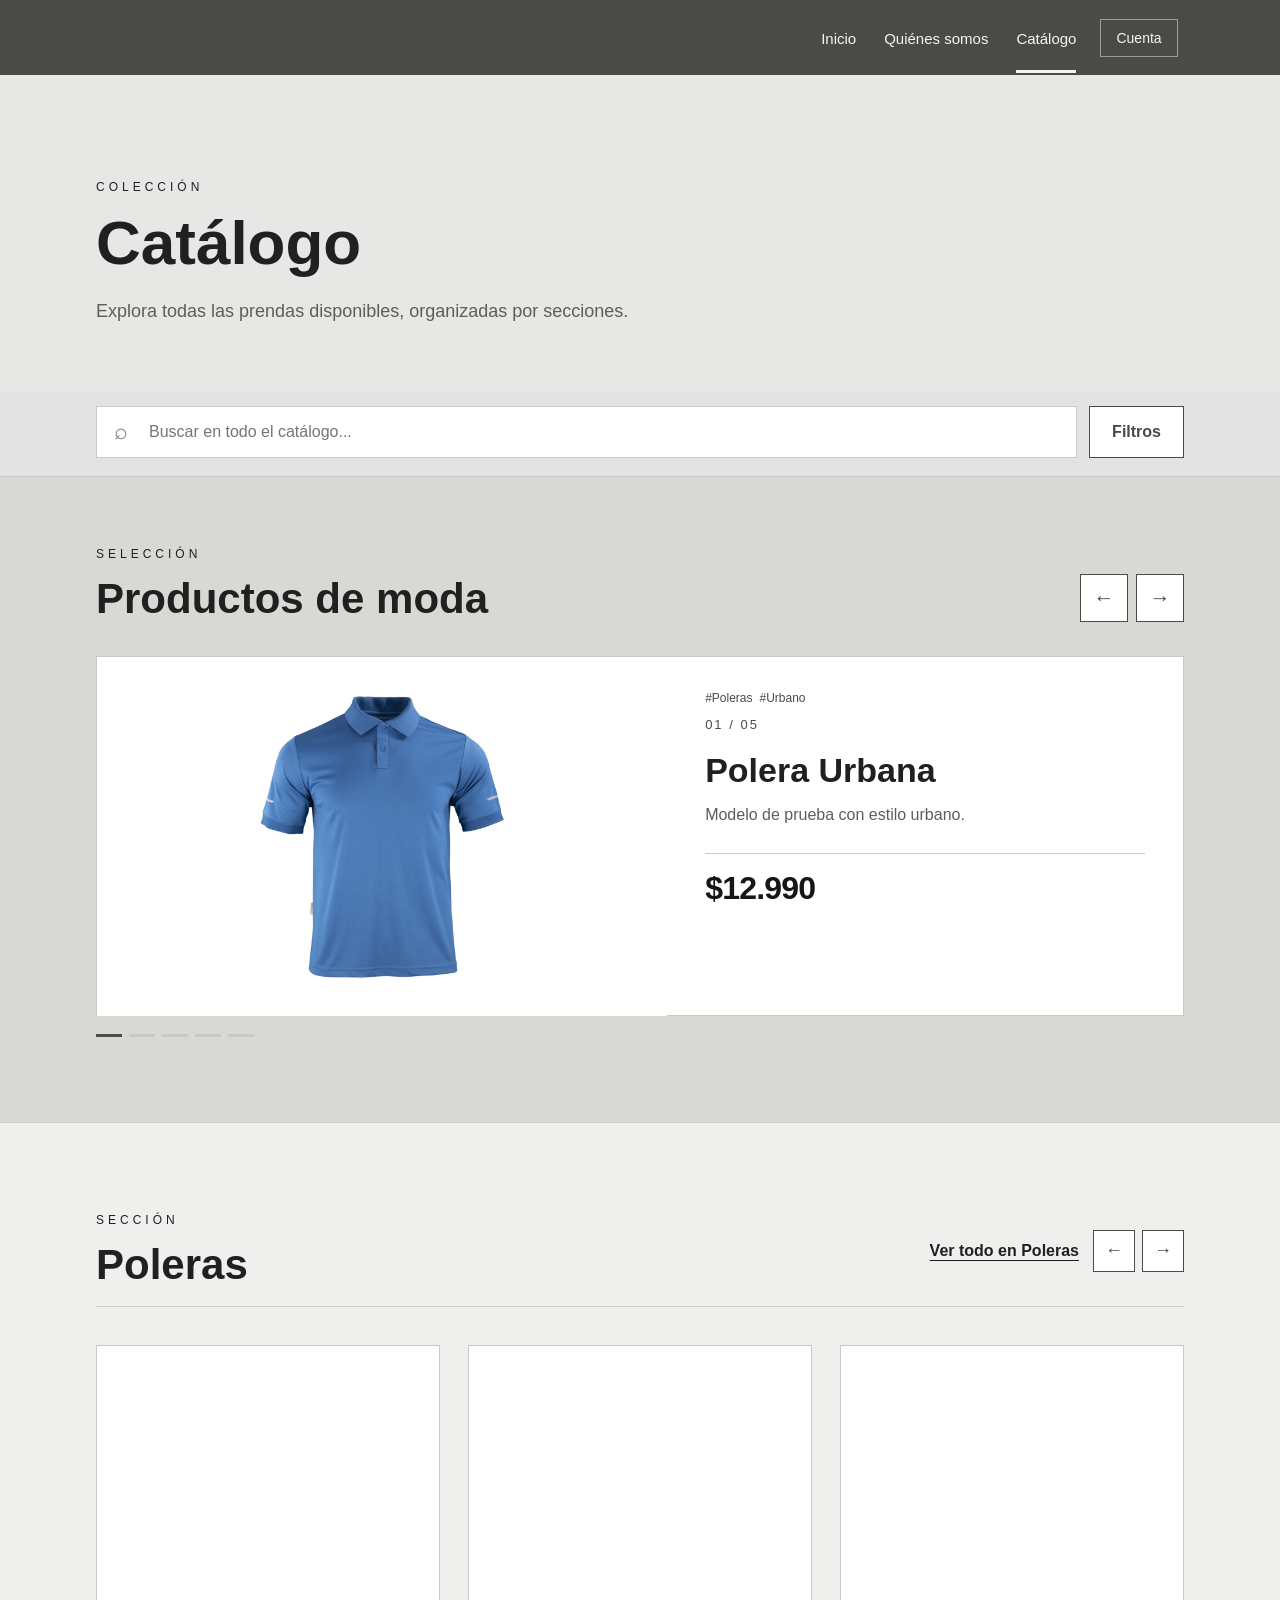
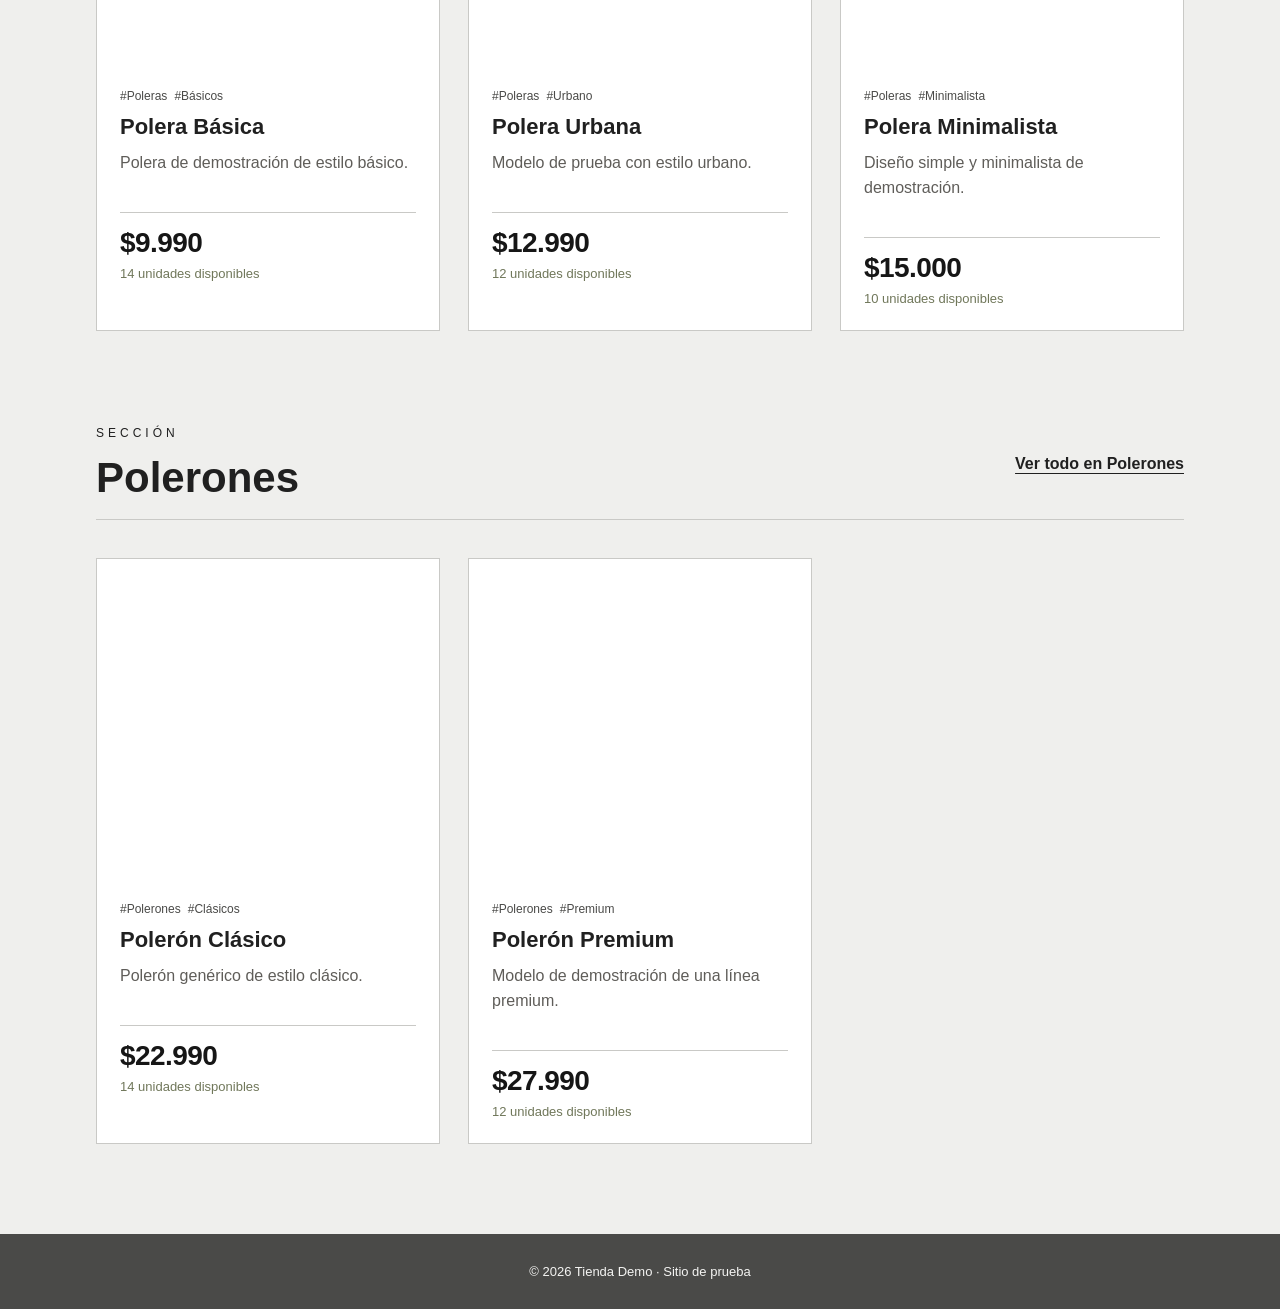
==== commit 4ae6834a: "Aplicar logotipo genérico y estilos visuales" ====
--- a/html/catalogo.html
+++ b/html/catalogo.html
@@ -4,12 +4,14 @@
     <meta charset="UTF-8">
     <meta name="viewport" content="width=device-width, initial-scale=1.0">
     <title>Tienda Demo | Catálogo</title>
-    <link rel="stylesheet" href="../css/styles.css?v=20260929-3">
+    <link rel="stylesheet" href="../css/styles.css?v=20260930-visual1">
 </head>
 <body>
 
     <header class="header">
-        <a class="logo" href="../index.html">TIENDA DEMO</a>
+        <a class="logo logo-imagen" href="../index.html" aria-label="Tienda Demo">
+            <img src="../imagenes/logo-demo.svg" alt="Tienda Demo">
+        </a>
 
         <div class="header-derecha">
             <nav class="nav" aria-label="Menú principal">
